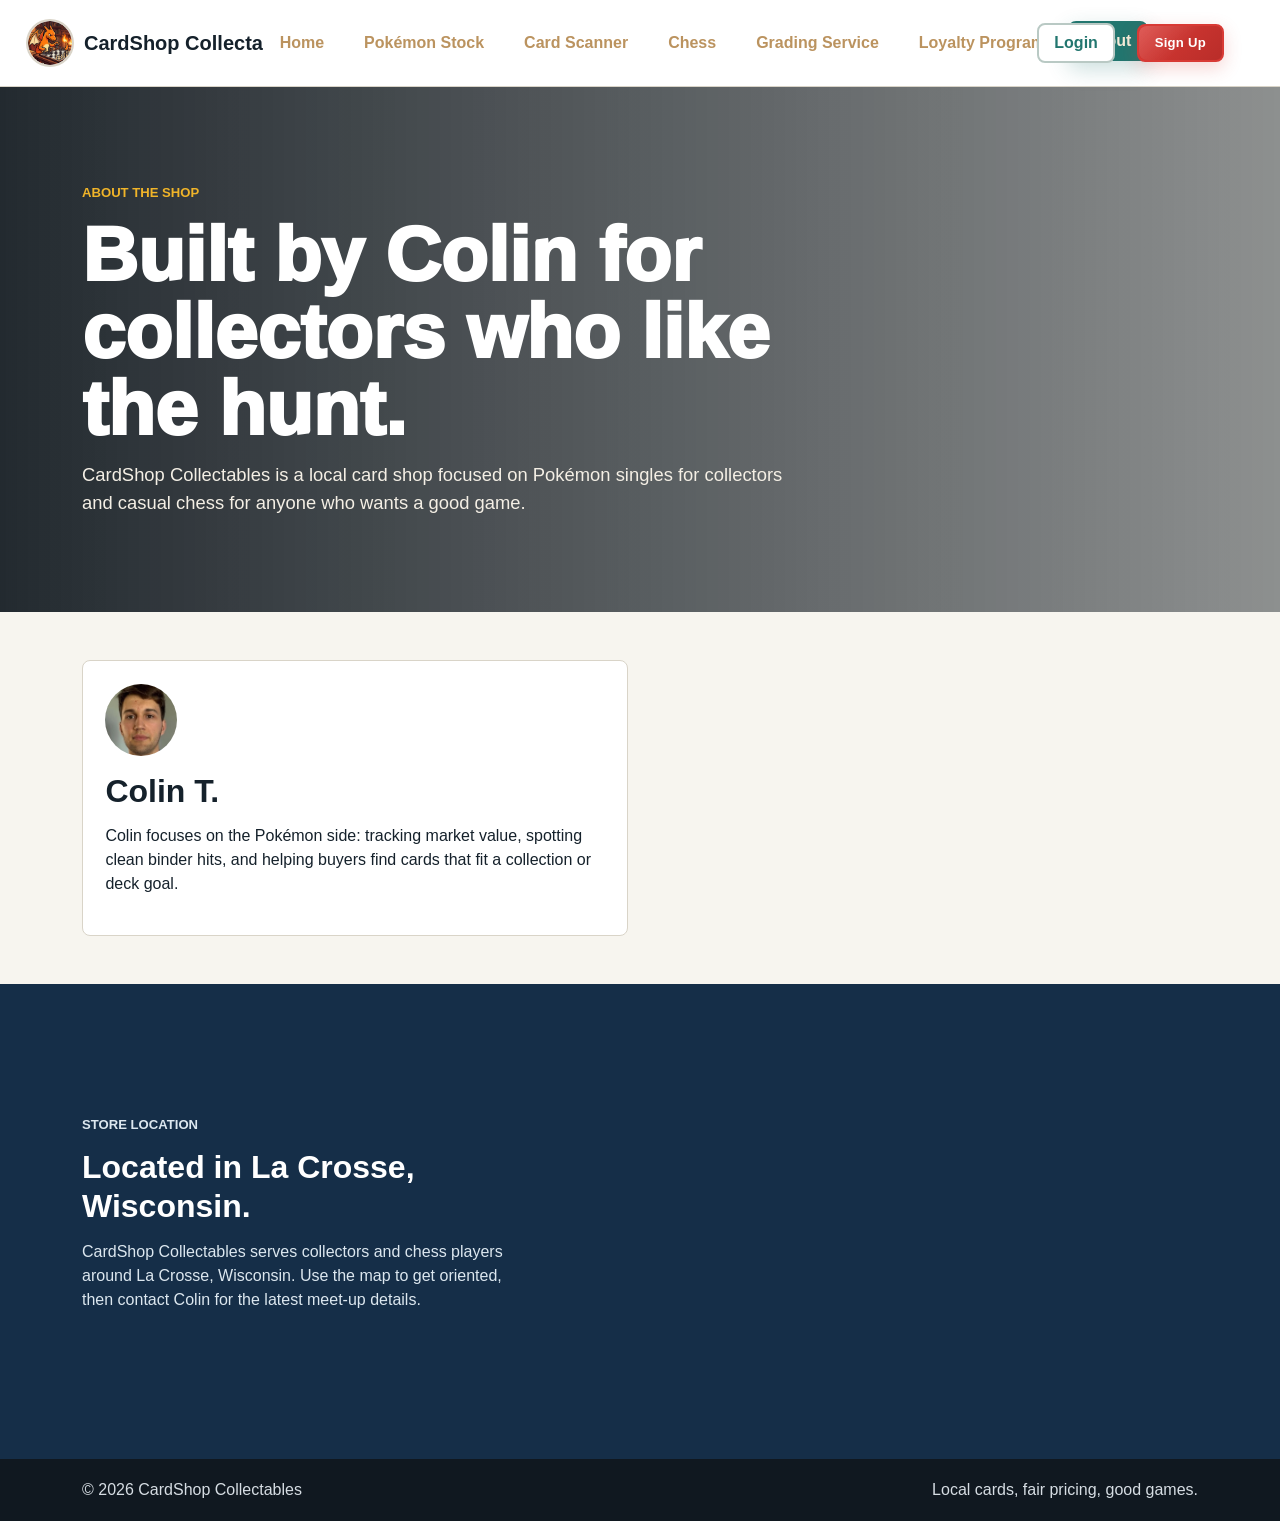
==== docs/about.html @ e2a68422 "v17 Adjust distinctiveness" ====
<!doctype html>
<!--
  CardShop
  Copyright © 2026 Colin Toryfter
  All Rights Reserved.

  Unauthorized copying or distribution of this file is prohibited.
-->
<html lang="en">
  <head>
    <meta charset="utf-8">
    <meta name="viewport" content="width=device-width, initial-scale=1">
    <title>About | CardShop Collectables</title>
    <link rel="icon" type="image/png" href="images/Favicon-circle.png">
    <link rel="apple-touch-icon" href="images/Favicon-circle.png">
    <link href="https://cdn.jsdelivr.net/npm/bootstrap@5.3.3/dist/css/bootstrap.min.css" rel="stylesheet">
    <link href="styles.css?v=stock-condition-left-1" rel="stylesheet">
  </head>
  <body>
    <nav class="navbar navbar-expand-lg sticky-top">
      <div class="container">
        <a class="navbar-brand" href="index.html"><img class="brand-mark" src="images/Favicon-circle.png" alt="" aria-hidden="true">CardShop Collectables</a>
        <button class="navbar-toggler" type="button" data-bs-toggle="collapse" data-bs-target="#mainNav" aria-controls="mainNav" aria-expanded="false" aria-label="Toggle navigation">
          <span class="navbar-toggler-icon"></span>
        </button>
        <div class="collapse navbar-collapse" id="mainNav">
          <ul class="navbar-nav ms-auto align-items-lg-center">
            <li class="nav-item"><a class="nav-link" href="index.html">Home</a></li>
            <li class="nav-item"><a class="nav-link" href="pokemon.html">Pokémon Stock</a></li>
            <li class="nav-item"><a class="nav-link" href="scanner.html">Card Scanner</a></li>
            <li class="nav-item"><a class="nav-link" href="chess.html">Chess</a></li>
            <li class="nav-item"><a class="nav-link" href="grading.html">Grading Service</a></li>
            <li class="nav-item"><a class="nav-link" href="loyaltyprogram.html">Loyalty Program</a></li>
            <li class="nav-item"><a class="nav-link active" href="about.html">About</a></li>
          </ul>
        </div>
      </div>
    </nav>

    <main>
      <section class="page-header about-header">
        <div class="container">
          <p class="eyebrow">About the Shop</p>
          <h1>Built by Colin for collectors who like the hunt.</h1>
          <p>CardShop Collectables is a local card shop focused on Pokémon singles for collectors and casual chess for anyone who wants a good game.</p>
        </div>
      </section>

      <section class="container py-5">
        <div class="row g-4">
          <div class="col-md-6">
            <div class="profile-card">
              <img class="profile-avatar" src="images/colin.jpg" alt="Colin">
              <h2>Colin T.</h2>
              <p>Colin focuses on the Pokémon side: tracking market value, spotting clean binder hits, and helping buyers find cards that fit a collection or deck goal.</p>
            </div>
          </div>
        </div>
      </section>

      <section class="location-strip" id="map">
        <div class="container">
          <div class="row g-4 align-items-center">
            <div class="col-lg-5">
              <p class="eyebrow">Store Location</p>
              <h2>Located in La Crosse, Wisconsin.</h2>
              <p>CardShop Collectables serves collectors and chess players around La Crosse, Wisconsin. Use the map to get oriented, then contact Colin for the latest meet-up details.</p>
            </div>
            <div class="col-lg-7">
              <iframe class="map-frame" title="Map of La Crosse, Wisconsin" loading="lazy" referrerpolicy="no-referrer-when-downgrade" src="https://www.google.com/maps?q=La%20Crosse%2C%20WI&output=embed"></iframe>
            </div>
          </div>
        </div>
      </section>
    </main>

    <footer>
      <div class="container d-flex flex-column flex-md-row justify-content-between gap-3">
        <span>&copy; 2026 CardShop Collectables</span>
        <span>Local cards, fair pricing, good games.</span>
      </div>
    </footer>

    <script src="https://cdn.jsdelivr.net/npm/bootstrap@5.3.3/dist/js/bootstrap.bundle.min.js"></script>
    <script src="config.js?v=api-config-1"></script>
    <script src="script.js?v=api-client-12"></script>
  </body>
</html>
---- docs/styles.css ----
/*
 * CardShop
 * Copyright © 2026 Colin Toryfter
 * All Rights Reserved.
 *
 * Unauthorized copying or distribution of this file is prohibited.
 */

:root {
  --ink: #15212b;
  --muted: #5f6b75;
  --paper: #f7f5ef;
  --line: #d9d4c8;
  --red: #d83a35;
  --gold: #f0b429;
  --green: #22766f;
  --navy: #152e48;
  --white: #ffffff;
}

* {
  box-sizing: border-box;
}

body {
  margin: 0;
  color: var(--ink);
  background: var(--paper);
  font-family: "Segoe UI", Arial, sans-serif;
}

a {
  color: var(--green);
  font-weight: 700;
  text-decoration: none;
}

a:hover {
  color: var(--red);
}

.navbar {
  background: rgba(255, 255, 255, 0.96);
  border-bottom: 1px solid var(--line);
  backdrop-filter: blur(12px);
  padding-bottom: 1rem;
  padding-top: 1rem;
}

.navbar > .container {
  max-width: min(100% - 2rem, 1760px);
}

.navbar-brand {
  align-items: center;
  color: var(--ink);
  display: inline-flex;
  font-weight: 900;
  gap: 0.75rem;
  margin-right: 2rem;
}

.brand-mark {
  border-radius: 50%;
  box-shadow: 0 0 0 2px var(--line);
  flex: 0 0 auto;
  height: 44px;
  object-fit: cover;
  width: 44px;
}

.navbar-collapse {
  flex-grow: 1;
  position: relative;
}

.navbar-nav {
  justify-content: center;
  margin-left: 0 !important;
  gap: 0.35rem;
  padding-right: 0;
  transform: translateX(-5.5rem);
  width: 100%;
}

.nav-link {
  background: var(--white);
  border: 2px solid transparent;
  border-radius: 8px;
  color: #bb935f;
  font-weight: 700;
  line-height: 1;
  min-height: 2.35rem;
  padding: 0.62rem 0.95rem !important;
  transition: background 0.25s ease, border-color 0.25s ease, box-shadow 0.3s ease, color 0.25s ease, transform 0.25s cubic-bezier(0.34, 1.56, 0.64, 1);
  white-space: nowrap;
}

.nav-link:visited,
.nav-link:focus {
  color: #bb935f;
}

.nav-link.active,
.nav-link:hover {
  background: #f3efe4;
  border-color: #bfd4cb;
  box-shadow: 0 6px 20px rgba(34, 118, 111, 0.14);
  color: #8a6b45;
  transform: translateY(-2px);
}

.nav-link.active {
  background: var(--green);
  border-color: var(--green);
  box-shadow: 0 8px 22px rgba(34, 118, 111, 0.24);
  color: #f5ecd9 !important;
  font-weight: 900;
}

.nav-link.active:hover,
.nav-link.active:focus,
.nav-link.active:visited {
  background: #1b625c;
  border-color: #1b625c;
  color: #f5ecd9;
}

.nav-link:focus-visible {
  outline: 3px solid rgba(34, 118, 111, 0.35);
  outline-offset: 2px;
}

.nav-link:active {
  transform: translateY(0) scale(0.98);
}

.auth-nav-item {
  align-items: center;
  display: flex;
  margin-left: 0;
  position: absolute;
  right: -3.75rem;
}

.auth-controls {
  align-items: center;
  display: flex;
  gap: 1.35rem;
  white-space: nowrap;
}

.auth-greeting {
  align-items: center;
  background: #eef6f4;
  border: 2px solid #bfd4cb;
  border-radius: 8px;
  box-shadow: 0 8px 18px rgba(34, 118, 111, 0.16);
  color: var(--green);
  cursor: pointer;
  display: inline-flex;
  font-size: 1.08rem;
  gap: 0.5rem;
  font-weight: 900;
  line-height: 1;
  padding: 0.34rem 0.68rem 0.34rem 0.38rem;
  text-decoration: underline;
  text-decoration-color: rgba(34, 118, 111, 0.42);
  text-decoration-thickness: 3px;
  text-underline-offset: 0.22rem;
  transition: background 0.2s ease, border-color 0.2s ease, box-shadow 0.2s ease, transform 0.2s ease;
}

.auth-greeting:hover {
  background: #e1f0ec;
  border-color: var(--green);
  box-shadow: 0 10px 24px rgba(34, 118, 111, 0.22);
  transform: translateY(-1px);
}

.auth-greeting-avatar {
  align-items: center;
  background: var(--white);
  border: 1px solid #bfd4cb;
  border-radius: 50%;
  color: var(--green);
  display: inline-flex;
  flex: 0 0 auto;
  font-size: 0.86rem;
  font-weight: 950;
  height: 28px;
  justify-content: center;
  overflow: hidden;
  width: 28px;
}

.auth-greeting-avatar img {
  display: block;
  height: 100%;
  object-fit: cover;
  width: 100%;
}

.auth-greeting:focus-visible {
  border-radius: 4px;
  outline: 3px solid rgba(34, 118, 111, 0.35);
  outline-offset: 4px;
}

.account-menu-wrap {
  position: relative;
}

.account-menu {
  background: var(--white);
  border: 1px solid var(--line);
  border-radius: 8px;
  box-shadow: 0 22px 58px rgba(16, 24, 32, 0.2);
  color: var(--ink);
  min-width: 320px;
  padding: 1rem;
  position: absolute;
  right: 0;
  top: calc(100% + 0.85rem);
  white-space: normal;
  z-index: 1100;
}

.account-menu::before {
  background: var(--white);
  border-left: 1px solid var(--line);
  border-top: 1px solid var(--line);
  content: "";
  height: 14px;
  position: absolute;
  right: 1.35rem;
  top: -8px;
  transform: rotate(45deg);
  width: 14px;
}

.account-menu[hidden] {
  display: none;
}

.account-menu-header {
  align-items: center;
  display: flex;
  gap: 0.8rem;
}

.account-avatar {
  align-items: center;
  background: #eef6f4;
  border: 2px solid #bfd4cb;
  border-radius: 50%;
  color: var(--green);
  display: inline-flex;
  flex: 0 0 auto;
  font-size: 1.25rem;
  font-weight: 950;
  height: 48px;
  justify-content: center;
  width: 48px;
}

.account-menu-header .account-avatar {
  display: inline-flex;
  justify-content: center;
  line-height: 1;
  text-align: center;
}

.account-avatar img {
  border-radius: 50%;
  display: block;
  height: 100%;
  object-fit: cover;
  width: 100%;
}

.account-menu-header strong,
.account-menu-header span {
  display: block;
}

.account-menu-header strong {
  font-size: 1.05rem;
  line-height: 1.15;
}

.account-menu-header span:not(.account-avatar) {
  color: var(--muted);
  font-size: 0.86rem;
  font-weight: 700;
  margin-top: 0.18rem;
  overflow-wrap: anywhere;
}

.account-avatar-tools {
  display: grid;
  gap: 0.5rem;
  margin-top: 0.85rem;
}

.account-avatar-file {
  background: #eef6f4;
  border: 1px solid #bfd4cb;
  border-radius: 8px;
  color: var(--green);
  cursor: pointer;
  font-size: 0.86rem;
  font-weight: 900;
  margin: 0;
  padding: 0.62rem 0.72rem;
  text-align: center;
}

.account-avatar-file input {
  height: 1px;
  opacity: 0;
  overflow: hidden;
  position: absolute;
  width: 1px;
}

.account-avatar-url-form {
  display: grid;
  gap: 0.45rem;
  grid-template-columns: minmax(0, 1fr) auto;
}

.account-avatar-url-form input {
  background: var(--white);
  border: 1px solid var(--line);
  border-radius: 8px;
  color: var(--ink);
  font: inherit;
  font-size: 0.86rem;
  font-weight: 700;
  min-width: 0;
  padding: 0.58rem 0.65rem;
}

.account-avatar-url-form button,
.account-avatar-remove {
  background: var(--white);
  border: 1px solid var(--line);
  border-radius: 8px;
  color: var(--green);
  cursor: pointer;
  font-size: 0.84rem;
  font-weight: 900;
  padding: 0.58rem 0.65rem;
}

.account-avatar-remove {
  color: var(--red);
}

.account-avatar-file:hover,
.account-avatar-url-form button:hover,
.account-avatar-remove:hover,
.account-avatar-file:focus-within,
.account-avatar-url-form input:focus,
.account-avatar-url-form button:focus-visible,
.account-avatar-remove:focus-visible {
  border-color: var(--green);
  outline: none;
}

.account-reward-card {
  background: #f7f5ef;
  border: 1px solid var(--line);
  border-radius: 8px;
  margin-top: 1rem;
  padding: 0.9rem;
}

.account-reward-topline {
  align-items: center;
  display: flex;
  gap: 0.75rem;
  justify-content: space-between;
}

.account-reward-topline span {
  color: var(--muted);
  font-size: 0.78rem;
  font-weight: 900;
  text-transform: uppercase;
}

.account-reward-topline strong {
  color: var(--red);
  font-size: 0.95rem;
}

.account-progress-track {
  background: #e3ded1;
  border-radius: 999px;
  height: 0.58rem;
  margin-top: 0.75rem;
  overflow: hidden;
}

.account-progress-track span {
  background: linear-gradient(90deg, var(--green), var(--gold));
  display: block;
  height: 100%;
}

.account-reward-card p {
  color: var(--muted);
  font-size: 0.86rem;
  font-weight: 800;
  margin: 0.65rem 0 0;
}

.account-stat-grid {
  display: grid;
  gap: 0.65rem;
  grid-template-columns: repeat(2, minmax(0, 1fr));
  margin-top: 0.75rem;
}

.account-stat-grid span {
  background: #fbfaf6;
  border: 1px solid var(--line);
  border-radius: 8px;
  color: var(--muted);
  font-size: 0.78rem;
  font-weight: 900;
  padding: 0.7rem;
  text-transform: uppercase;
}

.account-stat-grid strong {
  color: var(--ink);
  display: block;
  font-size: 1.05rem;
  margin-top: 0.18rem;
  text-transform: none;
}

.account-detail-list {
  border-bottom: 1px solid var(--line);
  border-top: 1px solid var(--line);
  margin: 0.85rem 0 0;
  padding: 0.45rem 0;
}

.account-detail-list div {
  display: grid;
  gap: 0.75rem;
  grid-template-columns: 6rem 1fr;
  padding: 0.38rem 0;
}

.account-detail-list dt,
.account-detail-list dd {
  margin: 0;
}

.account-detail-list dt {
  color: var(--muted);
  font-size: 0.78rem;
  font-weight: 900;
  text-transform: uppercase;
}

.account-detail-list dd {
  color: var(--ink);
  font-size: 0.9rem;
  font-weight: 800;
  overflow-wrap: anywhere;
  text-align: right;
}

.account-menu-actions {
  display: grid;
  gap: 0.45rem;
  margin-top: 0.85rem;
}

.account-menu-link {
  background: #fbfaf6;
  border: 1px solid var(--line);
  border-radius: 8px;
  color: var(--green);
  cursor: pointer;
  display: block;
  font-weight: 900;
  padding: 0.7rem 0.8rem;
  text-align: left;
  text-decoration: none;
  transition: background 0.2s ease, border-color 0.2s ease, color 0.2s ease;
  width: 100%;
}

.account-menu-link:hover,
.account-menu-link:focus-visible {
  background: #eef6f4;
  border-color: #bfd4cb;
  color: var(--green);
}

.account-menu-link.danger {
  color: var(--red);
}

.auth-link {
  background: var(--white);
  border: 2px solid #b9c9c4;
  border-radius: 8px;
  color: var(--green);
  font-weight: 900;
  line-height: 1;
  min-height: 2.35rem;
  padding: 0.62rem 0.95rem;
  transition: background 0.25s ease, border-color 0.25s ease, box-shadow 0.3s ease, color 0.25s ease, transform 0.25s cubic-bezier(0.34, 1.56, 0.64, 1);
  cursor: pointer;
  user-select: none;
  -webkit-tap-highlight-color: transparent;
}

.auth-link:hover,
.auth-link:focus-visible {
  background: #eef6f4;
  border-color: var(--green);
  box-shadow: 0 6px 20px rgba(34, 118, 111, 0.18);
  color: var(--green);
  transform: translateY(-2px);
}

.auth-link:focus-visible {
  outline: 3px solid var(--green);
  outline-offset: 2px;
}

.auth-link:active {
  transform: scale(0.97);
}

#logoutButton {
  margin-left: 0.35rem;
}

.auth-controls .btn-primary {
  border-radius: 8px;
  box-shadow: 0 6px 18px rgba(216, 58, 53, 0.22);
  line-height: 1;
  min-height: 2.35rem;
  padding: 0.62rem 1rem;
}

.auth-controls .btn-primary:hover,
.auth-controls .btn-primary:focus-visible {
  box-shadow: 0 10px 28px rgba(185, 45, 41, 0.32);
  transform: translateY(-2px);
}

.auth-controls .btn-primary:active {
  transform: translateY(0) scale(0.98);
}

.auth-modal {
  align-items: center;
  background: rgba(16, 24, 32, 0.62);
  display: grid;
  inset: 0;
  padding: 1rem;
  position: fixed;
  z-index: 2000;
}

.auth-modal[hidden] {
  display: none;
}

.auth-dialog {
  background: var(--white);
  border: 1px solid var(--line);
  border-radius: 8px;
  box-shadow: 0 24px 70px rgba(16, 24, 32, 0.24);
  margin: auto;
  max-width: 460px;
  padding: 1.5rem;
  position: relative;
  width: min(100%, 460px);
}

.signup-thanks-dialog {
  max-width: 520px;
  width: min(100%, 520px);
}

.signup-thanks-dialog h2 {
  text-decoration: none;
}

.signup-thanks-message {
  color: var(--ink);
  font-size: 1.08rem;
  font-weight: 800;
  line-height: 1.55;
  margin: 0 0 1.2rem;
}

.signup-thanks-name {
  color: var(--red);
  font-weight: 950;
}

.account-action-dialog h2 {
  text-decoration: none;
}

.account-action-message {
  color: var(--ink);
  font-size: 1rem;
  font-weight: 800;
  line-height: 1.55;
  margin: 0 0 1.2rem;
}

.account-action-buttons {
  display: grid;
  gap: 0.7rem;
  grid-template-columns: minmax(0, 1fr) minmax(0, 1fr);
}

.account-action-secondary {
  background: #fbfaf6;
  border: 1px solid var(--line);
  border-radius: 8px;
  color: var(--green);
  cursor: pointer;
  font: inherit;
  font-weight: 900;
  padding: 0.75rem 0.9rem;
}

.account-action-secondary:hover,
.account-action-secondary:focus-visible {
  background: #eef6f4;
  border-color: #bfd4cb;
  outline: none;
}

.account-action-secondary[hidden] {
  display: none;
}

.account-action-secondary[hidden] + .account-action-confirm {
  grid-column: 1 / -1;
}

.account-action-confirm.danger {
  background: var(--red);
  border-color: var(--red);
}

.auth-close {
  background: transparent;
  border: 0;
  color: var(--muted);
  font-size: 2rem;
  font-weight: 800;
  line-height: 1;
  position: absolute;
  right: 1rem;
  top: 0.8rem;
  transition: color 0.2s ease, transform 0.2s ease, background 0.2s ease;
  cursor: pointer;
  border-radius: 6px;
  padding: 0.25rem 0.5rem;
}

.auth-close:hover {
  color: var(--red);
  transform: rotate(90deg);
}

.auth-close:focus-visible {
  outline: 3px solid var(--green);
  outline-offset: 2px;
  color: var(--red);
}

.auth-tabs {
  display: flex;
  gap: 0.5rem;
  margin-bottom: 1rem;
}

.auth-tab {
  background: #edf3f1;
  border: 1px solid #c6d9d4;
  border-radius: 8px;
  color: var(--green);
  font-weight: 900;
  padding: 0.45rem 0.85rem;
  transition: background 0.2s ease, border-color 0.2s ease, color 0.2s ease, box-shadow 0.2s ease, transform 0.2s cubic-bezier(0.34, 1.56, 0.64, 1);
  cursor: pointer;
  user-select: none;
  -webkit-tap-highlight-color: transparent;
}

.auth-tab:hover {
  background: #dcebe7;
  border-color: var(--green);
  box-shadow: 0 3px 10px rgba(34, 118, 111, 0.12);
  transform: translateY(-1px);
}

.auth-tab:active {
  transform: scale(0.97);
}

.auth-tab.active {
  background: var(--green);
  border-color: var(--green);
  color: var(--white);
  box-shadow: 0 3px 12px rgba(34, 118, 111, 0.15);
}

.auth-tab:focus-visible {
  outline: 3px solid var(--green);
  outline-offset: 2px;
}

.auth-form {
  display: grid;
  gap: 0.7rem;
}

.auth-reset-link {
  background: transparent;
  border: 0;
  color: var(--green);
  font-weight: 900;
  justify-self: start;
  padding: 0.2rem 0;
  text-decoration: underline;
  text-underline-offset: 0.18rem;
}

.auth-reset-link:hover,
.auth-reset-link:focus-visible {
  color: var(--red);
}

.auth-reset-link:focus-visible {
  outline: 3px solid rgba(34, 118, 111, 0.35);
  outline-offset: 3px;
}

.auth-form label {
  color: var(--muted);
  font-weight: 900;
}

.username-feedback {
  color: var(--muted);
  font-size: 0.88rem;
  font-weight: 800;
  line-height: 1.35;
  margin: -0.35rem 0 0.1rem;
  min-height: 1.2rem;
}

.username-feedback.is-valid {
  color: var(--green);
}

.username-feedback.is-invalid {
  color: var(--red);
}

.password-field {
  position: relative;
}

.password-field .form-control {
  padding-right: 3rem;
}

.password-toggle {
  align-items: center;
  background: transparent;
  border: 0;
  color: var(--muted);
  display: inline-flex;
  font-size: 1.05rem;
  height: 2rem;
  justify-content: center;
  line-height: 1;
  padding: 0;
  position: absolute;
  right: 0.65rem;
  top: 50%;
  transform: translateY(-50%);
  width: 2rem;
  transition: color 0.2s ease, background 0.2s ease, transform 0.2s ease;
  cursor: pointer;
  border-radius: 6px;
}

.password-toggle:hover {
  color: var(--green);
  background: rgba(34, 118, 111, 0.1);
  transform: translateY(-50%) scale(1.1);
}

.password-toggle:focus-visible {
  outline: 2px solid var(--green);
  outline-offset: 2px;
}

.password-toggle:active {
  transform: translateY(-50%) scale(0.93);
}

.password-toggle.is-visible {
  color: var(--green);
}

.auth-message {
  color: var(--muted);
  font-weight: 700;
  margin: 1rem 0 0;
}

.auth-form .form-control.is-duplicate {
  border-color: var(--red);
  box-shadow: 0 0 0 2px rgba(216, 58, 53, 0.25);
}

.auth-form .is-duplicate-label {
  color: var(--red) !important;
}

.hero {
  position: relative;
  min-height: 82vh;
  color: var(--white);
  display: grid;
  align-items: center;
  overflow: hidden;
}

.hero-media {
  position: absolute;
  inset: 0;
  background:
    linear-gradient(90deg, rgba(12, 20, 27, 0.88), rgba(12, 20, 27, 0.5), rgba(12, 20, 27, 0.72)),
    url("images/Favicon.png") center/cover;
}

.hero-content {
  position: relative;
  z-index: 1;
  padding: 7rem 1rem;
}

.hero h1,
.page-header h1 {
  max-width: 780px;
  font-size: clamp(3rem, 6vw, 6rem);
  font-weight: 950;
  line-height: 1;
}

.page-header h1 {
  margin: 0 0 2rem;
}

.about-header h1,
.grading-header h1 {
  margin-bottom: 0.9rem;
}

h2 {
  font-weight: 900;
  margin-bottom: 0.9rem;
}

.feature-card h3,
.pokemon-card h3 {
  margin-bottom: 0.7rem;
}

.hero .lead {
  max-width: 640px;
  color: #f2eee4;
  font-size: 1.3rem;
}

.hero-actions {
  display: flex;
  flex-wrap: wrap;
  gap: 0.8rem;
  margin-top: 1.5rem;
}

.btn {
  border: 2px solid transparent;
  border-radius: 10px;
  font-weight: 800;
  letter-spacing: 0.02em;
  padding: 0.6rem 1.5rem;
  position: relative;
  transition: background 0.25s ease, border-color 0.25s ease, box-shadow 0.3s ease, transform 0.25s cubic-bezier(0.34, 1.56, 0.64, 1);
  overflow: hidden;
  cursor: pointer;
  user-select: none;
  -webkit-tap-highlight-color: transparent;
}

.btn:active {
  transform: scale(0.97);
}

.btn::before {
  content: "";
  position: absolute;
  inset: 0;
  background: linear-gradient(135deg, rgba(255,255,255,0.18) 0%, transparent 55%);
  pointer-events: none;
  border-radius: inherit;
}

.btn::after {
  content: "";
  position: absolute;
  top: 0;
  left: -75%;
  width: 50%;
  height: 100%;
  background: linear-gradient(105deg, rgba(255,255,255,0) 0%, rgba(255,255,255,0.35) 50%, rgba(255,255,255,0) 100%);
  opacity: 0;
  pointer-events: none;
  border-radius: inherit;
  transition: opacity 0.3s ease, left 0.5s cubic-bezier(0.23, 1, 0.32, 1);
}

.btn:hover::after {
  opacity: 1;
  left: 125%;
}

.btn:focus-visible {
  outline: 3px solid var(--green);
  outline-offset: 3px;
}

.btn-primary {
  background: linear-gradient(135deg, var(--red) 0%, #b92d29 100%);
  border-color: var(--red);
  box-shadow: 0 6px 18px rgba(216, 58, 53, 0.22);
}

.btn-primary:hover,
.btn-primary:focus-visible {
  background: linear-gradient(135deg, #b92d29 0%, #a12622 100%);
  border-color: #a12622;
  box-shadow: 0 10px 28px rgba(216, 58, 53, 0.32);
  transform: translateY(-3px);
}

.btn-primary:active {
  transform: scale(0.97);
  box-shadow: 0 2px 6px rgba(216, 58, 53, 0.25);
}

.btn-light {
  background: rgba(255, 255, 255, 0.95);
  backdrop-filter: blur(4px);
  border-color: rgba(255, 255, 255, 0.5);
  color: var(--ink);
  box-shadow: 0 4px 14px rgba(16, 24, 32, 0.12);
}

.btn-light:hover,
.btn-light:focus-visible {
  background: var(--white);
  border-color: var(--white);
  box-shadow: 0 8px 24px rgba(16, 24, 32, 0.2);
  transform: translateY(-3px);
  color: var(--ink);
}

.btn-light:active {
  transform: scale(0.97);
  box-shadow: 0 2px 6px rgba(16, 24, 32, 0.12);
}

.btn-outline-light {
  background: transparent;
  backdrop-filter: blur(2px);
  border-color: rgba(255, 255, 255, 0.75);
  color: var(--white);
  box-shadow: 0 0 0 0 rgba(255, 255, 255, 0);
}

.btn-outline-light:hover,
.btn-outline-light:focus-visible {
  background: rgba(255, 255, 255, 0.12);
  border-color: var(--white);
  box-shadow: 0 8px 24px rgba(16, 24, 32, 0.22);
  transform: translateY(-3px);
  color: var(--white);
}

.btn-outline-light:active {
  transform: scale(0.97);
  box-shadow: 0 2px 6px rgba(16, 24, 32, 0.1);
}

.btn-outline {
  background: transparent;
  border-color: var(--green);
  color: var(--green);
  box-shadow: 0 0 0 0 rgba(34, 118, 111, 0);
}

.btn-outline:hover,
.btn-outline:focus-visible {
  background: var(--green);
  border-color: var(--green);
  color: var(--white);
  box-shadow: 0 6px 18px rgba(34, 118, 111, 0.18);
  transform: translateY(-3px);
}

.btn-outline:focus-visible {
  outline: 3px solid var(--green);
  outline-offset: 3px;
}

.btn-outline:active {
  transform: scale(0.97);
  box-shadow: 0 2px 6px rgba(34, 118, 111, 0.15);
}

.btn-gold {
  background: linear-gradient(135deg, var(--gold) 0%, #d49e1a 100%);
  border-color: var(--gold);
  color: var(--ink);
  box-shadow: 0 6px 18px rgba(240, 180, 41, 0.22);
}

.btn-gold:hover,
.btn-gold:focus-visible {
  background: linear-gradient(135deg, #d49e1a 0%, #b8880f 100%);
  border-color: #c49112;
  color: var(--ink);
  box-shadow: 0 10px 28px rgba(240, 180, 41, 0.35);
  transform: translateY(-3px);
}

.btn-gold:focus-visible {
  outline: 3px solid var(--gold);
  outline-offset: 3px;
}

.btn-gold:active {
  transform: scale(0.97);
  box-shadow: 0 2px 6px rgba(240, 180, 41, 0.25);
}

.btn-sm {
  font-size: 0.82rem;
  padding: 0.4rem 1rem;
  border-radius: 8px;
}

.btn-lg {
  font-size: 1.1rem;
  padding: 0.75rem 2rem;
  border-radius: 12px;
}

.eyebrow {
  color: var(--gold);
  font-size: 0.82rem;
  font-weight: 900;
  letter-spacing: 0;
  margin: 0 0 0.85rem;
  text-transform: uppercase;
}

.eyebrow.dark {
  color: var(--green);
}

.section-band {
  background: var(--white);
  border-bottom: 1px solid var(--line);
  padding: 4rem 0;
}

.feature-card,
.profile-card,
.service-card,
.info-panel,
.pokemon-card,
.schedule-panel {
  background: var(--white);
  border: 1px solid var(--line);
  border-radius: 8px;
  height: 100%;
}

.feature-card,
.profile-card,
.service-card,
.info-panel {
  padding: 1.4rem;
}

.feature-icon,
.step {
  display: inline-grid;
  min-width: 44px;
  min-height: 44px;
  place-items: center;
  background: var(--ink);
  color: var(--gold);
  border-radius: 6px;
  font-weight: 900;
  margin-bottom: 1rem;
}

.feature-card h3,
.pokemon-card h3 {
  font-size: 1.1rem;
  font-weight: 900;
}

.feature-card h2 {
  font-size: 1.2rem;
}

.section-heading,
.stock-toolbar,
.grading-callout {
  display: flex;
  align-items: end;
  justify-content: space-between;
  gap: 1rem;
  margin-bottom: 1.5rem;
}

.pokemon-card {
  overflow: hidden;
  box-shadow: 0 12px 28px rgba(21, 33, 43, 0.08);
}

.card-image-wrap {
  min-height: 360px;
  display: grid;
  place-items: center;
  background: linear-gradient(145deg, #203545, #f4d76b);
  padding: 1.2rem;
}

.card-image-wrap img {
  width: min(78%, 245px);
  filter: drop-shadow(0 20px 22px rgba(0, 0, 0, 0.35));
}

.pokemon-card .card-body {
  padding: 0.85rem 1.2rem 1.2rem;
}

.condition,
.price-note {
  display: inline-block;
  background: #e7f1ee;
  color: var(--green);
  border: 1px solid #b8d7d0;
  border-radius: 999px;
  font-size: 0.78rem;
  font-weight: 900;
  margin-bottom: 0.55rem;
  padding: 0.35rem 0.7rem;
}

.pokemon-card .condition {
  display: inline-block;
  margin-left: -6px;   /* adjust condition pill box position */
  margin-right: 0;
  max-width: 100%;
  text-align: left;
}

.price-grid {
  display: grid;
  grid-template-columns: 1fr auto;
  gap: 0.45rem 1rem;
  border-top: 1px solid var(--line);
  margin-top: 1rem;
  padding-top: 1rem;
}

.price-grid span {
  color: var(--muted);
}

.price-grid strong:last-child {
  color: var(--red);
  font-size: 1.2rem;
}

.location-strip {
  background: var(--navy);
  color: var(--white);
  padding: 4rem 0;
}

.location-strip p {
  color: #dce7ef;
}

.map-frame {
  width: 100%;
  min-height: 340px;
  border: 0;
  border-radius: 8px;
}

.page-header {
  color: var(--white);
  padding: 6rem 0;
  background-size: cover;
  background-position: center;
}

.page-header p:not(.eyebrow) {
  max-width: 720px;
  color: #f4efe5;
  font-size: 1.15rem;
  margin: 0;
}

.cards-header {
  background-image: linear-gradient(90deg, rgba(12, 20, 27, 0.9), rgba(12, 20, 27, 0.48)), url("https://images.unsplash.com/photo-1628960198207-27ead1b3303f?auto=format&fit=crop&w=1800&q=80");
}

.chess-header {
  background-image: linear-gradient(90deg, rgba(12, 20, 27, 0.9), rgba(12, 20, 27, 0.42)), url("https://images.unsplash.com/photo-1529699211952-734e80c4d42b?auto=format&fit=crop&w=1800&q=80");
}

.about-header {
  background-image: linear-gradient(90deg, rgba(12, 20, 27, 0.9), rgba(12, 20, 27, 0.45)), url("https://images.unsplash.com/photo-1613771404784-3a5686aa2be3?auto=format&fit=crop&w=1800&q=80");
}

.grading-header {
  background-image: linear-gradient(90deg, rgba(12, 20, 27, 0.9), rgba(12, 20, 27, 0.48)), url("https://images.ctfassets.net/l40e281thfxr/1GduZxRLqT8AB9n7cyUlbg/8dc7d5d1e7aa4b2eecb6c1825ce52c93/Homepage_Carousel_USA_01_1.png?fm=webp&h=1200&q=85");
  background-position: center top;
}

.scanner-header {
  background-image: linear-gradient(90deg, rgba(12, 20, 27, 0.9), rgba(12, 20, 27, 0.46)), url("https://images.unsplash.com/photo-1613771404784-3a5686aa2be3?auto=format&fit=crop&w=1800&q=80");
}

.loyalty-header {
  background-image: linear-gradient(90deg, rgba(12, 20, 27, 0.9), rgba(12, 20, 27, 0.45)), url("https://images.unsplash.com/photo-1623617010282-524b5d86480a?auto=format&fit=crop&w=1800&q=80");
}

.loyalty-total-card {
  background: var(--white);
  border: 1px solid var(--line);
  border-radius: 8px;
  box-shadow: 0 12px 28px rgba(21, 33, 43, 0.08);
  display: grid;
  height: 100%;
  padding: 1.6rem;
}

.loyalty-total-card strong {
  color: var(--red);
  font-size: clamp(3.7rem, 8.3vw, 6.4rem);
  font-weight: 950;
  line-height: 0.95;
}

.loyalty-total-card span {
  color: var(--green);
  font-size: 1.25rem;
  font-weight: 900;
  margin: 0.5rem 0 1rem;
}

.loyalty-total-card p:not(.eyebrow) {
  color: var(--muted);
  font-weight: 700;
  margin: 0;
}

.reward-example {
  align-items: center;
  border-top: 1px solid var(--line);
  display: flex;
  gap: 1rem;
  justify-content: space-between;
  padding: 0.9rem 0;
}

.reward-example:first-of-type {
  margin-top: 1rem;
}

.reward-example:last-child {
  padding-bottom: 0;
}

.reward-example.best-deal {
  background: linear-gradient(135deg, rgba(245, 184, 0, 0.18), rgba(255, 255, 255, 0.92));
  border: 2px solid var(--gold);
  border-radius: 8px;
  box-shadow: 0 10px 22px rgba(245, 184, 0, 0.22);
  margin-left: -1rem;
  margin-right: -1rem;
  margin-top: 0.85rem;
  padding: 1rem;
  position: relative;
}

.reward-example.best-deal::before {
  background: var(--gold);
  border-radius: 999px;
  color: var(--ink);
  content: "Best deal";
  font-size: 0.72rem;
  font-weight: 950;
  line-height: 1;
  padding: 0.35rem 0.55rem;
  position: absolute;
  right: 0.75rem;
  text-transform: uppercase;
  top: -0.75rem;
}

.reward-example span {
  color: var(--muted);
  font-weight: 800;
}

.reward-example strong {
  color: var(--red);
  font-size: 1.2rem;
}

.scanner-panel,
.collection-panel {
  background: var(--white);
  border: 1px solid var(--line);
  border-radius: 8px;
  padding: 1.4rem;
}

.collection-panel {
  margin-top: 2rem;
}

.camera-frame {
  align-items: center;
  aspect-ratio: 3 / 4;
  background: #101820;
  border-radius: 8px;
  display: grid;
  justify-items: center;
  margin: 0 auto;
  max-width: 25%;
  overflow: hidden;
  width: 100%;
}

.camera-frame video,
.camera-frame img {
  height: 100%;
  object-fit: cover;
  width: 100%;
}

.scanner-actions {
  display: flex;
  flex-wrap: wrap;
  gap: 0.75rem;
  margin-top: 1rem;
}

.scanner-status {
  color: var(--muted);
  font-weight: 700;
  margin: 1rem 0 0;
}

.lookup-form {
  display: grid;
  gap: 0.7rem;
}

.lookup-form label {
  color: var(--muted);
  font-weight: 900;
}

.autocomplete-field {
  position: relative;
}

.autocomplete-menu {
  background: var(--white);
  border: 1px solid var(--line);
  border-radius: 8px;
  box-shadow: 0 12px 24px rgba(10, 18, 28, 0.14);
  display: grid;
  left: 0;
  max-height: 15rem;
  overflow-y: auto;
  position: absolute;
  right: 0;
  top: calc(100% + 0.25rem);
  z-index: 20;
}

.autocomplete-menu[hidden] {
  display: none;
}

.autocomplete-option {
  align-items: center;
  background: transparent;
  border: 0;
  border-bottom: 1px solid var(--line);
  color: var(--ink);
  display: flex;
  font: inherit;
  font-weight: 800;
  gap: 0.75rem;
  justify-content: space-between;
  min-height: 2.75rem;
  padding: 0.6rem 0.8rem;
  text-align: left;
}

.autocomplete-option:last-child {
  border-bottom: 0;
}

.autocomplete-option:hover,
.autocomplete-option:focus-visible {
  background: #fff6e0;
  outline: none;
}

.autocomplete-message,
.autocomplete-message:hover {
  background: var(--white);
  color: var(--muted);
  justify-content: flex-start;
}

.autocomplete-option span {
  color: var(--muted);
  font-size: 0.82rem;
  font-weight: 800;
  overflow: hidden;
  text-overflow: ellipsis;
  white-space: nowrap;
}

.lookup-results {
  display: grid;
  gap: 1rem;
  margin-top: 1.3rem;
}

.scanner-result,
.saved-card {
  border: 1px solid var(--line);
  border-radius: 8px;
  display: grid;
  gap: 1rem;
}

.scanner-result {
  grid-template-columns: 120px 1fr;
  padding: 1rem;
}

.scanner-result img,
.saved-card img {
  width: 100%;
}

.scanner-result h3,
.saved-card h3 {
  font-size: 1.05rem;
  font-weight: 900;
  margin-bottom: 0.35rem;
}

.price-grid.compact {
  margin-top: 0.7rem;
  padding-top: 0.7rem;
}

.result-actions {
  margin-top: 0.8rem;
}

.saved-grid {
  display: grid;
  gap: 1rem;
  grid-template-columns: repeat(auto-fit, minmax(240px, 1fr));
}

.saved-card {
  grid-template-columns: 78px 1fr;
  padding: 0.8rem;
  padding-right: 7.5rem;
  position: relative;
}

.saved-card span {
  color: var(--muted);
  display: block;
  font-weight: 700;
  margin-top: 0.25rem;
}

.refresh-price-button {
  background: var(--white);
  border: 1px solid var(--line);
  border-radius: 8px;
  color: var(--green);
  font-size: 0.78rem;
  font-weight: 900;
  line-height: 1;
  padding: 0.45rem 0.6rem;
  position: absolute;
  right: 0.75rem;
  top: 0.75rem;
}

.refresh-price-button:hover,
.refresh-price-button:focus-visible {
  background: #fff6e0;
  border-color: var(--gold);
  outline: none;
}

.refresh-price-button:disabled {
  color: var(--muted);
  cursor: wait;
  opacity: 0.75;
}

@media (max-width: 575px) {
  .saved-card {
    padding-right: 0.8rem;
    padding-top: 3.1rem;
  }
}

.schedule-panel {
  overflow: hidden;
}

.schedule-row {
  display: grid;
  grid-template-columns: 150px 1fr;
  gap: 1rem;
  padding: 1rem 1.2rem;
  border-bottom: 1px solid var(--line);
}

.schedule-row:last-child {
  border-bottom: 0;
}

.schedule-row span {
  color: var(--muted);
  font-weight: 800;
}

.schedule-row strong {
  color: var(--ink);
}

.schedule-row.highlight {
  background: #fff7dc;
}

.clean-list {
  margin: 1rem 0 0;
  padding-left: 1.2rem;
}

.clean-list li {
  margin-bottom: 0.55rem;
}

.profile-avatar {
  display: block;
  height: 72px;
  border-radius: 50%;
  margin-bottom: 1rem;
  object-fit: cover;
  width: 72px;
}

.service-card h2 {
  font-size: 1.4rem;
}

.grading-callout {
  align-items: center;
  background: var(--white);
  border: 1px solid var(--line);
  border-radius: 8px;
  margin-top: 2rem;
  padding: 1.5rem;
}

footer {
  background: #101820;
  color: #d6dde3;
  padding: 1.2rem 0;
}

@media (max-width: 767px) {
  .navbar {
    padding-bottom: 0.75rem;
    padding-top: 0.75rem;
  }

  .navbar-brand {
    margin-right: 0;
  }

  .navbar-nav {
    justify-content: flex-start;
    gap: 0.35rem;
    padding-right: 0;
    transform: none;
    width: auto;
  }

  .nav-link {
    display: inline-flex;
    justify-content: center;
    min-width: 11rem;
  }

  .auth-nav-item {
    margin: 0.7rem 0 0;
    position: static;
  }

  .auth-controls {
    gap: 0.5rem;
  }

  .account-menu {
    left: 1rem;
    top: 7rem;
    right: auto;
    position: fixed;

    max-height: calc(100dvh - 7rem); /* 100vh was before */
    min-width: min(320px, calc(100vw - 2rem));
    overflow-y: auto;
    overscroll-behavior: contain;
    -webkit-overflow-scrolling: touch; 
    padding-bottom: 10rem; /* added padding for mobile view */
  }

  .account-menu::before {
    left: 1.4rem;
    right: auto;
  }

  .hero {
    min-height: 76vh;
  }

  .hero-content {
    padding: 5rem 1rem;
  }

  .section-heading,
  .stock-toolbar,
  .grading-callout {
    align-items: flex-start;
    flex-direction: column;
  }

  .schedule-row {
    grid-template-columns: 1fr;
    gap: 0.2rem;
  }

  .card-image-wrap {
    min-height: 310px;
  }

  .scanner-result {
    grid-template-columns: 92px 1fr;
  }
}
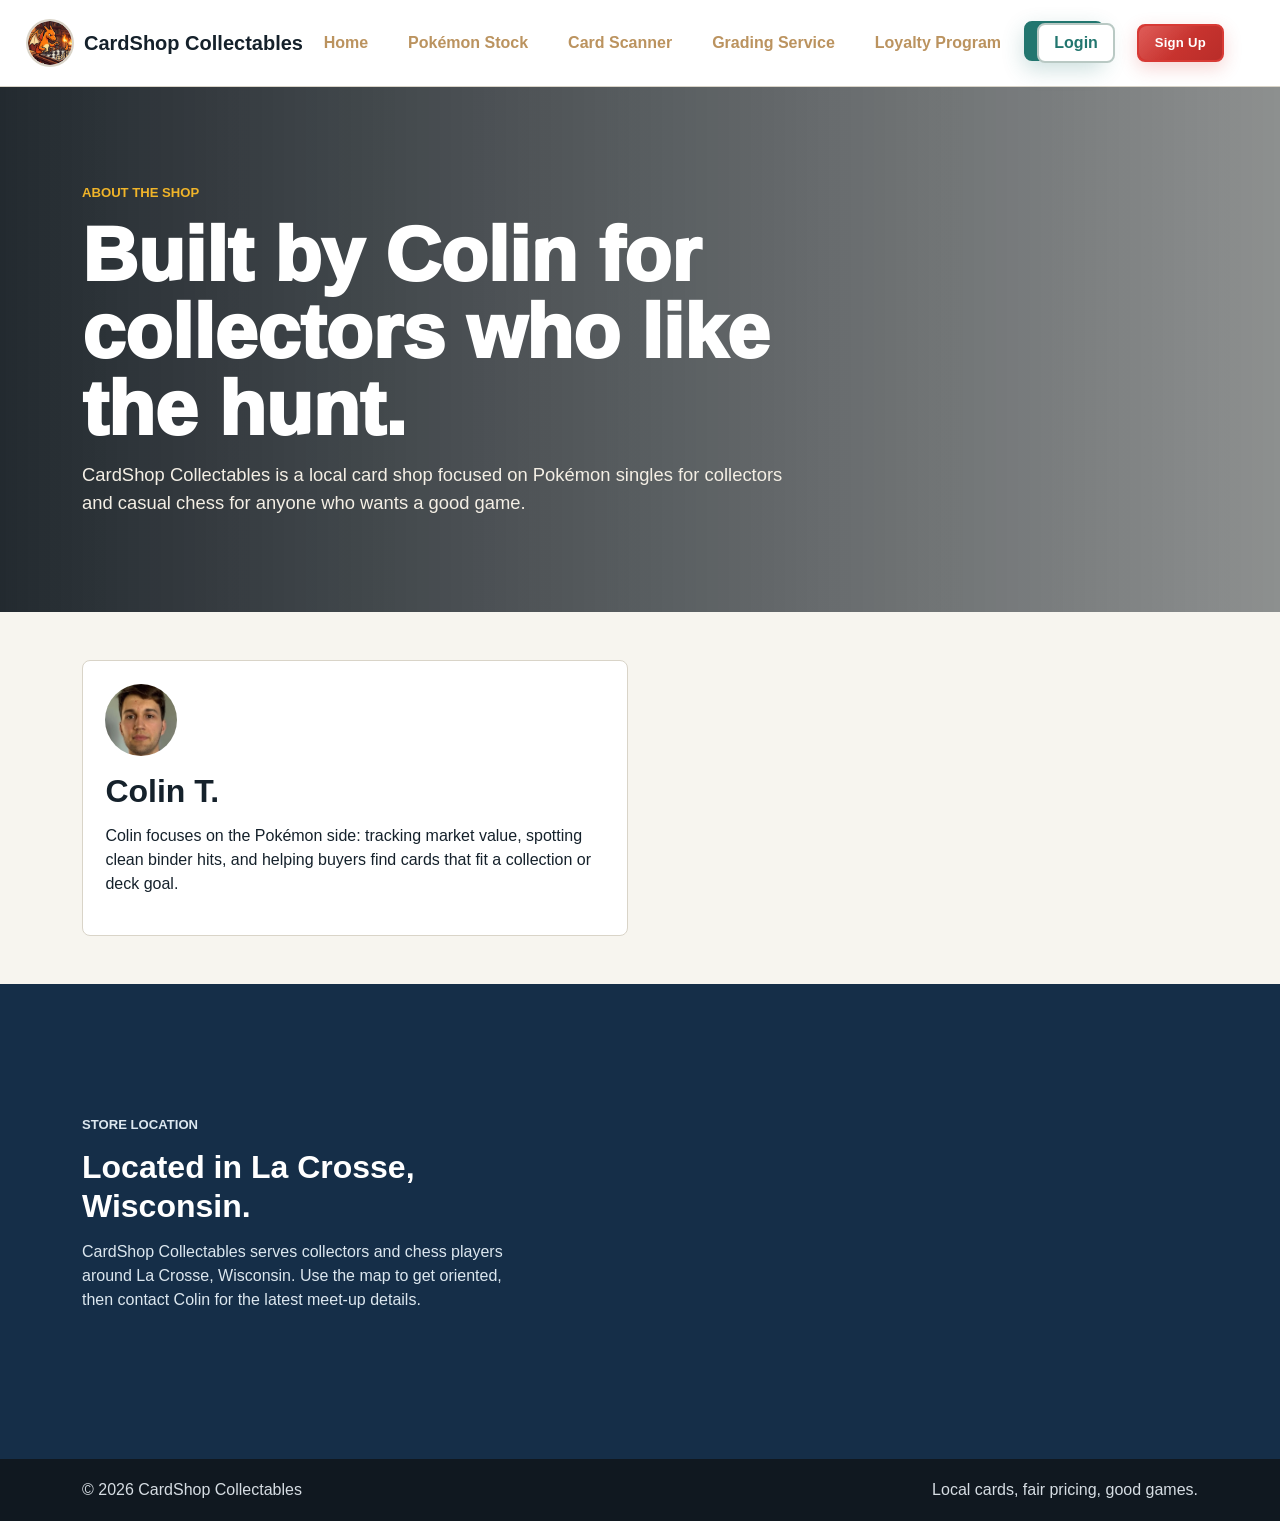
==== commit c7d9bf35: "v18 remove chess.html from nav bar" ====
--- a/docs/about.html
+++ b/docs/about.html
@@ -28,7 +28,7 @@
             <li class="nav-item"><a class="nav-link" href="index.html">Home</a></li>
             <li class="nav-item"><a class="nav-link" href="pokemon.html">Pokémon Stock</a></li>
             <li class="nav-item"><a class="nav-link" href="scanner.html">Card Scanner</a></li>
-            <li class="nav-item"><a class="nav-link" href="chess.html">Chess</a></li>
+            <!-- <li class="nav-item"><a class="nav-link" href="chess.html">Chess</a></li> -->
             <li class="nav-item"><a class="nav-link" href="grading.html">Grading Service</a></li>
             <li class="nav-item"><a class="nav-link" href="loyaltyprogram.html">Loyalty Program</a></li>
             <li class="nav-item"><a class="nav-link active" href="about.html">About</a></li>
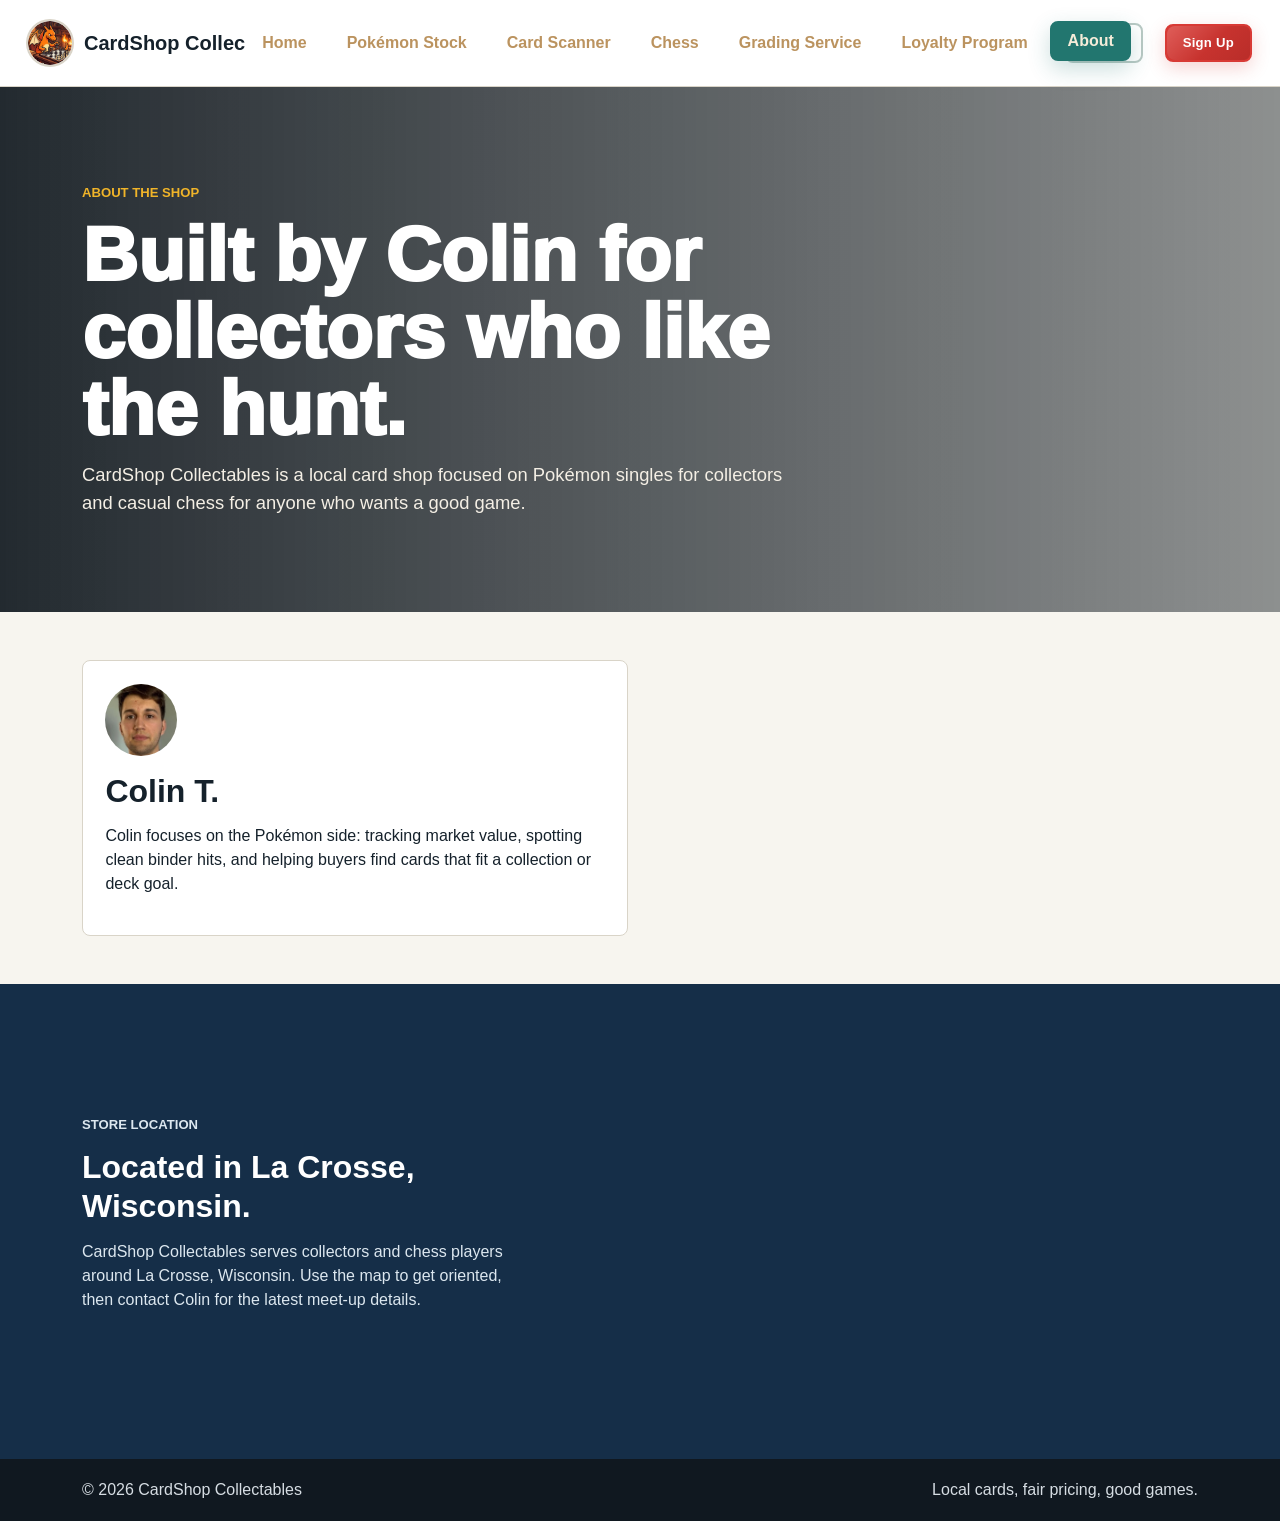
==== commit 11200e27: "v18.2 chess added back" ====
--- a/docs/about.html
+++ b/docs/about.html
@@ -28,7 +28,7 @@
             <li class="nav-item"><a class="nav-link" href="index.html">Home</a></li>
             <li class="nav-item"><a class="nav-link" href="pokemon.html">Pokémon Stock</a></li>
             <li class="nav-item"><a class="nav-link" href="scanner.html">Card Scanner</a></li>
-            <!-- <li class="nav-item"><a class="nav-link" href="chess.html">Chess</a></li> -->
+            <li class="nav-item"><a class="nav-link" href="chess.html">Chess</a></li>
             <li class="nav-item"><a class="nav-link" href="grading.html">Grading Service</a></li>
             <li class="nav-item"><a class="nav-link" href="loyaltyprogram.html">Loyalty Program</a></li>
             <li class="nav-item"><a class="nav-link active" href="about.html">About</a></li>
--- a/docs/styles.css
+++ b/docs/styles.css
@@ -71,15 +71,14 @@
 
 .navbar-collapse {
   flex-grow: 1;
-  position: relative;
 }
 
 .navbar-nav {
   justify-content: center;
   margin-left: 0 !important;
+  margin-right: 0 !important;
   gap: 0.35rem;
   padding-right: 0;
-  transform: translateX(-5.5rem);
   width: 100%;
 }
 
@@ -139,8 +138,6 @@
   align-items: center;
   display: flex;
   margin-left: 0;
-  position: absolute;
-  right: -3.75rem;
 }
 
 .auth-controls {
@@ -224,6 +221,22 @@
   top: calc(100% + 0.85rem);
   white-space: normal;
   z-index: 1100;
+}
+
+@media (min-width: 992px) {
+  .navbar-expand-lg .navbar-collapse {
+    column-gap: 1.5rem;
+    display: grid !important;
+    grid-template-columns: minmax(0, 1fr) max-content;
+  }
+
+  .navbar-expand-lg .navbar-nav {
+    justify-self: stretch;
+  }
+
+  .navbar-expand-lg .auth-nav-item {
+    justify-self: end;
+  }
 }
 
 .account-menu::before {
@@ -1634,7 +1647,7 @@
   padding: 1.2rem 0;
 }
 
-@media (max-width: 767px) {
+@media (max-width: 991.98px) {
   .navbar {
     padding-bottom: 0.75rem;
     padding-top: 0.75rem;
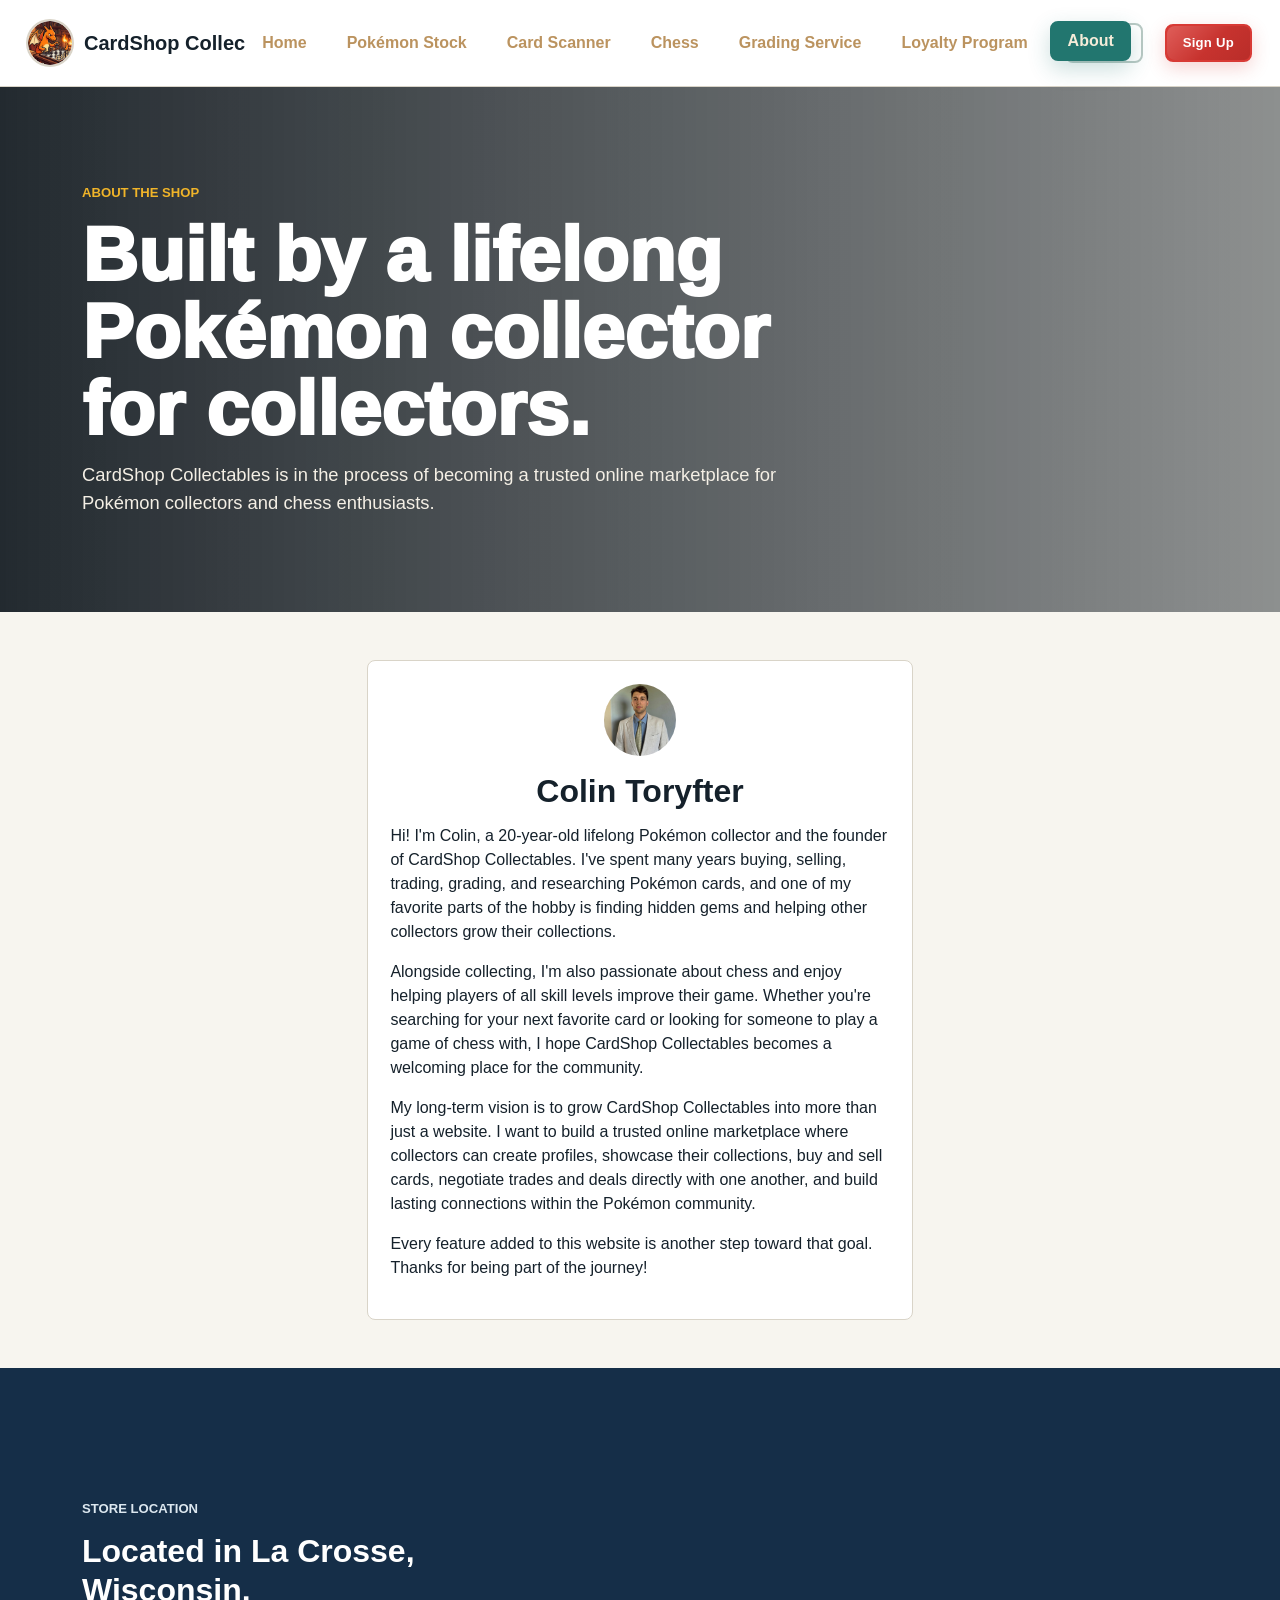
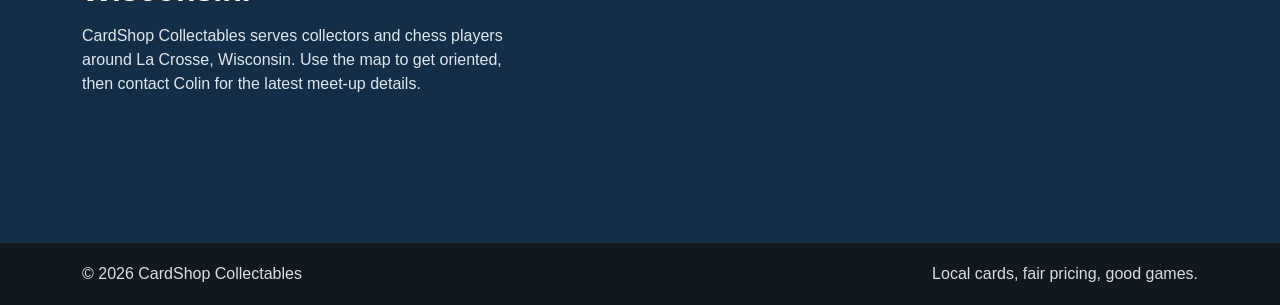
==== commit fc55ea76: "v22 updated ui, images, price technique" ====
--- a/docs/about.html
+++ b/docs/about.html
@@ -41,18 +41,45 @@
       <section class="page-header about-header">
         <div class="container">
           <p class="eyebrow">About the Shop</p>
-          <h1>Built by Colin for collectors who like the hunt.</h1>
-          <p>CardShop Collectables is a local card shop focused on Pokémon singles for collectors and casual chess for anyone who wants a good game.</p>
+          <h1>Built by a lifelong Pokémon collector for collectors.</h1>
+          <p>CardShop Collectables is in the process of becoming a trusted online marketplace for Pokémon collectors and chess enthusiasts.</p>
         </div>
       </section>
 
       <section class="container py-5">
-        <div class="row g-4">
+        <div class="row g-4 justify-content-center">
           <div class="col-md-6">
-            <div class="profile-card">
-              <img class="profile-avatar" src="images/colin.jpg" alt="Colin">
-              <h2>Colin T.</h2>
-              <p>Colin focuses on the Pokémon side: tracking market value, spotting clean binder hits, and helping buyers find cards that fit a collection or deck goal.</p>
+            <div class="profile-card text-center">
+              <img class="profile-avatar" src="images/colin.jpg" alt="Colin Toryfter">
+              <h2>Colin Toryfter</h2>
+
+              <p class="text-start">
+                Hi! I'm Colin, a 20-year-old lifelong Pokémon collector and the founder of
+                CardShop Collectables. I've spent many years buying, selling, trading,
+                grading, and researching Pokémon cards, and one of my favorite parts of the
+                hobby is finding hidden gems and helping other collectors grow their
+                collections.
+              </p>
+
+              <p class="text-start">
+                Alongside collecting, I'm also passionate about chess and enjoy helping
+                players of all skill levels improve their game. Whether you're searching for
+                your next favorite card or looking for someone to play a game of chess with,
+                I hope CardShop Collectables becomes a welcoming place for the community.
+              </p>
+
+              <p class="text-start">
+                My long-term vision is to grow CardShop Collectables into more than just a
+                website. I want to build a trusted online marketplace where
+                collectors can create profiles, showcase their collections, buy and sell
+                cards, negotiate trades and deals directly with one another, and build
+                lasting connections within the Pokémon community.
+              </p>
+
+              <p class="text-start">
+                Every feature added to this website is another step toward that goal. Thanks
+                for being part of the journey!
+              </p>
             </div>
           </div>
         </div>
--- a/docs/styles.css
+++ b/docs/styles.css
@@ -1177,11 +1177,56 @@
   place-items: center;
   background: linear-gradient(145deg, #203545, #f4d76b);
   padding: 1.2rem;
+  position: relative;
 }
 
 .card-image-wrap img {
   width: min(78%, 245px);
   filter: drop-shadow(0 20px 22px rgba(0, 0, 0, 0.35));
+  transition: filter 0.2s ease, transform 0.2s ease;
+}
+
+.card-image-link {
+  align-items: center;
+  display: grid;
+  justify-items: center;
+  position: relative;
+  text-decoration: none;
+  width: 100%;
+}
+
+.card-image-link::after {
+  background: rgba(16, 24, 32, 0.82);
+  border: 1px solid rgba(255, 255, 255, 0.35);
+  border-radius: 999px;
+  bottom: 0.5rem;
+  color: var(--white);
+  content: "View front/back";
+  font-size: 0.8rem;
+  font-weight: 900;
+  opacity: 0;
+  padding: 0.4rem 0.7rem;
+  pointer-events: none;
+  position: absolute;
+  transform: translateY(0.4rem);
+  transition: opacity 0.2s ease, transform 0.2s ease;
+}
+
+.card-image-link:hover img,
+.card-image-link:focus-visible img {
+  filter: drop-shadow(0 24px 28px rgba(0, 0, 0, 0.45)) brightness(1.08);
+  transform: translateY(-4px) scale(1.02);
+}
+
+.card-image-link:hover::after,
+.card-image-link:focus-visible::after {
+  opacity: 1;
+  transform: translateY(0);
+}
+
+.card-image-link:focus-visible {
+  outline: 3px solid var(--gold);
+  outline-offset: 6px;
 }
 
 .pokemon-card .card-body {
@@ -1223,6 +1268,11 @@
 }
 
 .price-grid strong:last-child {
+  color: var(--red);
+  font-size: 1.2rem;
+}
+
+.price-grid .condition-value {
   color: var(--red);
   font-size: 1.2rem;
 }
@@ -1422,8 +1472,71 @@
   font-weight: 900;
 }
 
+.condition-picker {
+  border: 0;
+  display: flex;
+  flex-wrap: wrap;
+  gap: 0.45rem;
+  margin: 0;
+  padding: 0;
+}
+
+.condition-picker legend {
+  color: var(--muted);
+  font-size: 1.25rem;
+  font-weight: 900;
+  margin-bottom: 0.1rem;
+  width: 100%;
+}
+
+.condition-picker label {
+  align-items: center;
+  border: 1px solid var(--line);
+  border-radius: 8px;
+  color: var(--ink);
+  display: flex;
+  font-size: 0.88rem;
+  gap: 0.35rem;
+  line-height: 1.1;
+  min-height: 2.25rem;
+  padding: 0.45rem 0.6rem;
+}
+
+.condition-picker input {
+  accent-color: var(--red);
+}
+
 .autocomplete-field {
   position: relative;
+}
+
+.autocomplete-field .form-control {
+  padding-right: 3rem;
+}
+
+.autocomplete-toggle {
+  align-items: center;
+  background: transparent;
+  border: 0;
+  color: var(--muted);
+  display: flex;
+  font: inherit;
+  font-size: 1rem;
+  height: calc(100% - 2px);
+  justify-content: center;
+  min-height: 0;
+  padding: 0;
+  position: absolute;
+  right: 1px;
+  top: 1px;
+  width: 2.7rem;
+  z-index: 2;
+}
+
+.autocomplete-toggle:hover,
+.autocomplete-toggle:focus-visible {
+  color: var(--ink);
+  outline: none;
 }
 
 .autocomplete-menu {
@@ -1459,6 +1572,7 @@
   min-height: 2.75rem;
   padding: 0.6rem 0.8rem;
   text-align: left;
+  width: 100%;
 }
 
 .autocomplete-option:last-child {
@@ -1536,6 +1650,7 @@
 .saved-card {
   grid-template-columns: 78px 1fr;
   padding: 0.8rem;
+  padding-bottom: 3rem;
   padding-right: 7.5rem;
   position: relative;
 }
@@ -1557,8 +1672,37 @@
   line-height: 1;
   padding: 0.45rem 0.6rem;
   position: absolute;
+  bottom: 0.75rem;
+  right: 0.75rem;
+}
+
+.delete-saved-card-button {
+  align-items: center;
+  background: transparent;
+  border: 0;
+  color: var(--red);
+  display: flex;
+  font-size: 1rem;
+  font-weight: 900;
+  height: 1.8rem;
+  justify-content: center;
+  line-height: 1;
+  padding: 0;
+  position: absolute;
   right: 0.75rem;
   top: 0.75rem;
+  width: 1.8rem;
+}
+
+.delete-saved-card-button:hover,
+.delete-saved-card-button:focus-visible {
+  color: #a12622;
+  outline: none;
+}
+
+.delete-saved-card-button:disabled {
+  cursor: wait;
+  opacity: 0.65;
 }
 
 .refresh-price-button:hover,
@@ -1621,6 +1765,7 @@
 
 .profile-avatar {
   display: block;
+  margin: 0 auto;
   height: 72px;
   border-radius: 50%;
   margin-bottom: 1rem;
@@ -1645,6 +1790,109 @@
   background: #101820;
   color: #d6dde3;
   padding: 1.2rem 0;
+}
+
+.card-viewer-page {
+  background: #f6f3eb;
+}
+
+.viewer-shell {
+  min-height: calc(100vh - 5rem);
+  padding: clamp(1rem, 3vw, 2rem);
+}
+
+.viewer-back-link {
+  color: var(--green);
+  display: inline-flex;
+  font-weight: 900;
+  gap: 0.45rem;
+  margin-bottom: 1rem;
+  text-decoration: none;
+}
+
+.viewer-back-link:hover,
+.viewer-back-link:focus-visible {
+  color: var(--red);
+}
+
+.viewer-header {
+  align-items: end;
+  display: flex;
+  flex-wrap: wrap;
+  gap: 0.75rem 1.25rem;
+  justify-content: space-between;
+  margin-bottom: 1rem;
+}
+
+.viewer-header h1 {
+  font-size: clamp(1.7rem, 4vw, 3rem);
+  font-weight: 900;
+  margin: 0;
+}
+
+.viewer-header p {
+  color: var(--muted);
+  font-weight: 800;
+  margin: 0;
+}
+
+.condition-viewer-grid {
+  display: grid;
+  gap: 1rem;
+  grid-template-columns: repeat(2, minmax(0, 1fr));
+}
+
+.condition-viewer-panel {
+  background: var(--white);
+  border: 1px solid var(--line);
+  border-radius: 8px;
+  min-height: 70vh;
+  padding: clamp(0.8rem, 2vw, 1.25rem);
+}
+
+.condition-viewer-panel h2 {
+  color: var(--green);
+  font-size: 1rem;
+  font-weight: 900;
+  letter-spacing: 0;
+  margin-bottom: 0.75rem;
+  text-align: center;
+}
+
+.condition-viewer-frame {
+  align-items: center;
+  background: linear-gradient(145deg, #203545, #f4d76b);
+  border-radius: 8px;
+  display: grid;
+  min-height: calc(70vh - 4rem);
+  padding: 1rem;
+}
+
+.condition-viewer-frame img {
+  filter: drop-shadow(0 20px 24px rgba(0, 0, 0, 0.35));
+  margin: auto;
+  max-height: calc(70vh - 6rem);
+  max-width: 100%;
+  object-fit: contain;
+}
+
+.condition-viewer-missing {
+  color: var(--white);
+  display: grid;
+  gap: 0.35rem;
+  justify-items: center;
+  margin: auto;
+  max-width: 24rem;
+  text-align: center;
+}
+
+.condition-viewer-missing strong {
+  font-size: 1.1rem;
+}
+
+.condition-viewer-missing span {
+  color: rgba(255, 255, 255, 0.82);
+  font-weight: 700;
 }
 
 @media (max-width: 991.98px) {
@@ -1726,4 +1974,13 @@
   .scanner-result {
     grid-template-columns: 92px 1fr;
   }
-}
+
+  .condition-viewer-grid {
+    grid-template-columns: 1fr;
+  }
+
+  .condition-viewer-panel,
+  .condition-viewer-frame {
+    min-height: auto;
+  }
+}
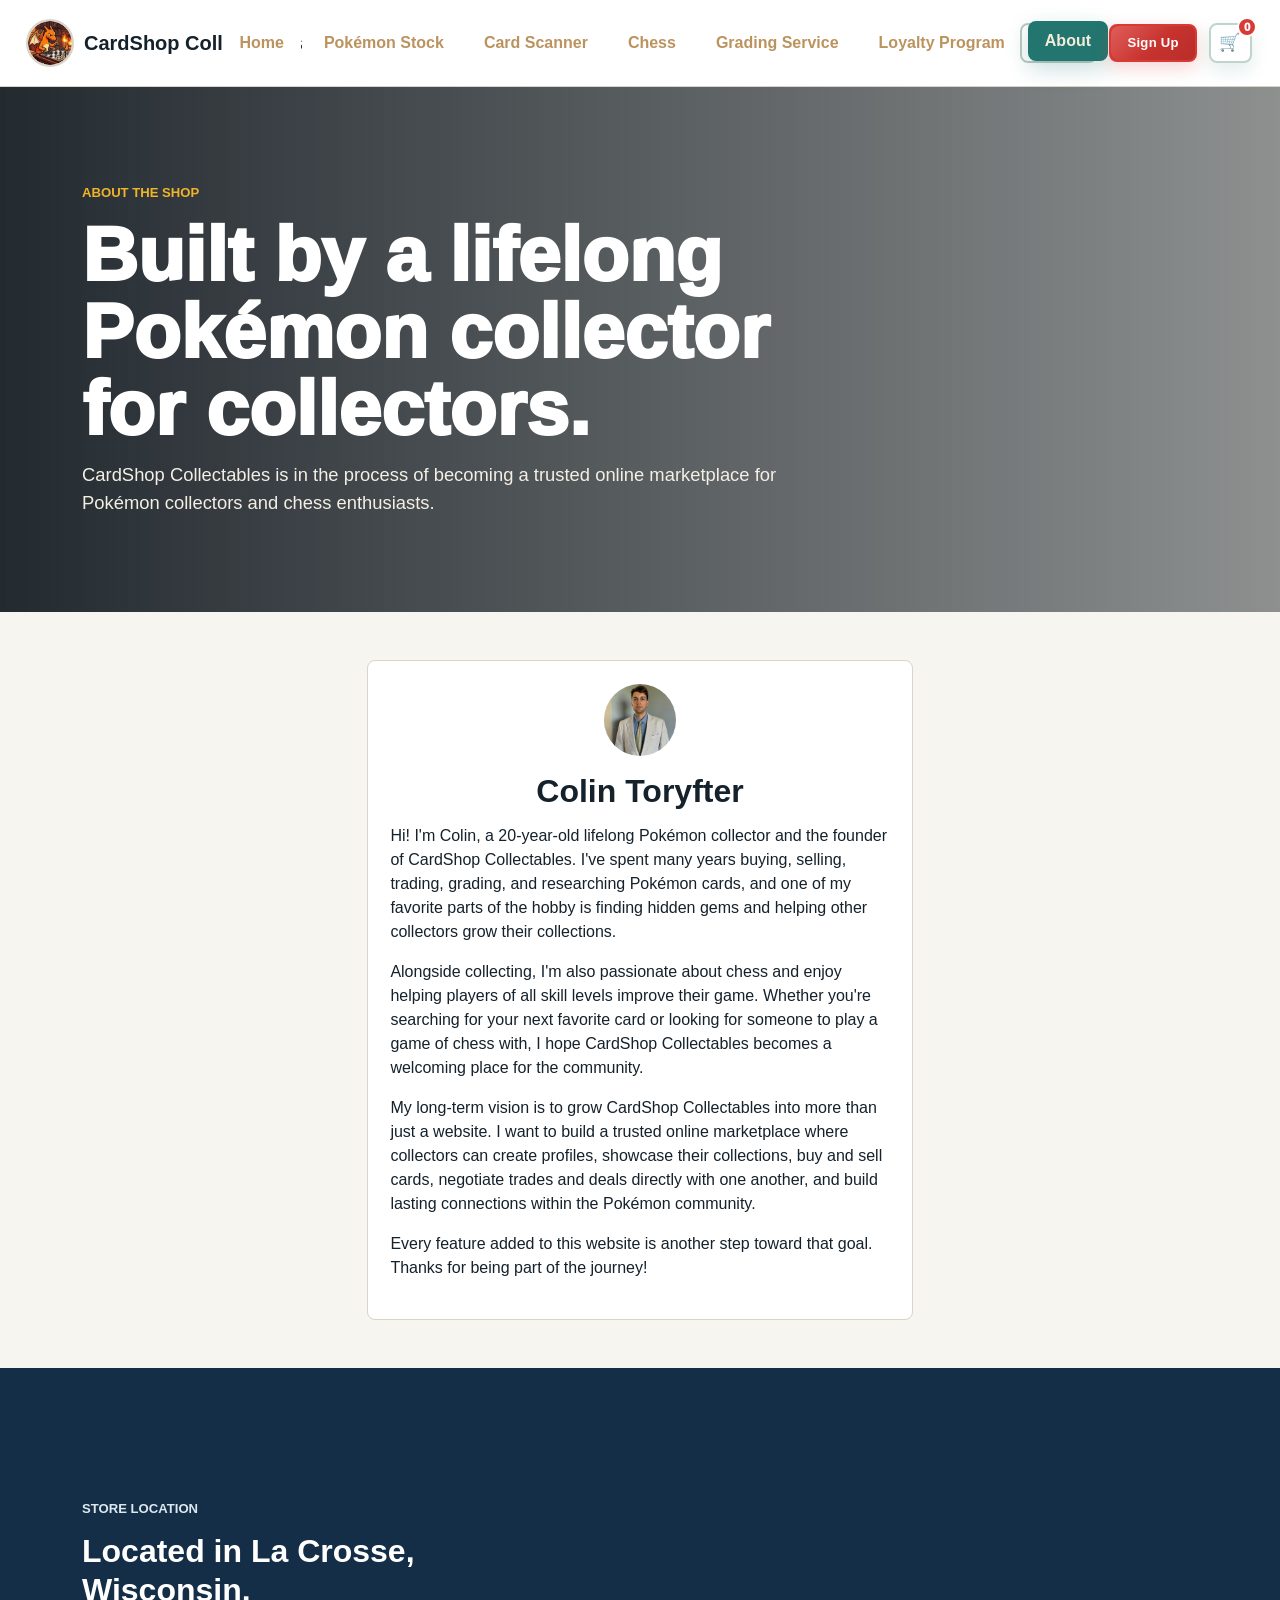
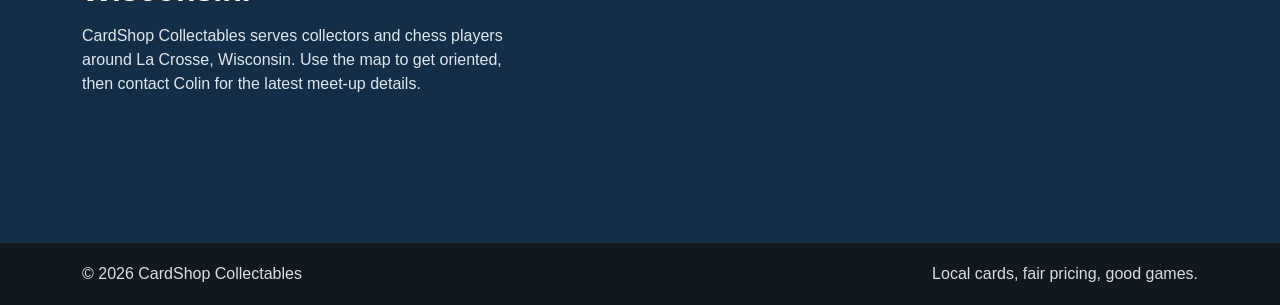
==== commit 354d78be: "v24 BETA testing payment stuff" ====
--- a/docs/about.html
+++ b/docs/about.html
@@ -14,7 +14,7 @@
     <link rel="icon" type="image/png" href="images/Favicon-circle.png">
     <link rel="apple-touch-icon" href="images/Favicon-circle.png">
     <link href="https://cdn.jsdelivr.net/npm/bootstrap@5.3.3/dist/css/bootstrap.min.css" rel="stylesheet">
-    <link href="styles.css?v=stock-condition-left-1" rel="stylesheet">
+    <link href="styles.css?v=cart-checkout-1" rel="stylesheet">
   </head>
   <body>
     <nav class="navbar navbar-expand-lg sticky-top">
@@ -110,6 +110,6 @@
 
     <script src="https://cdn.jsdelivr.net/npm/bootstrap@5.3.3/dist/js/bootstrap.bundle.min.js"></script>
     <script src="config.js?v=api-config-1"></script>
-    <script src="script.js?v=api-client-12"></script>
+    <script src="script.js?v=cart-checkout-1"></script>
   </body>
 </html>
--- a/docs/styles.css
+++ b/docs/styles.css
@@ -143,8 +143,59 @@
 .auth-controls {
   align-items: center;
   display: flex;
-  gap: 1.35rem;
+  gap: 0.75rem;
   white-space: nowrap;
+}
+
+.cart-nav-button {
+  align-items: center;
+  background: var(--white);
+  border: 2px solid #bfd4cb;
+  border-radius: 8px;
+  box-shadow: 0 8px 18px rgba(34, 118, 111, 0.12);
+  color: var(--green);
+  cursor: pointer;
+  display: inline-flex;
+  flex: 0 0 auto;
+  height: 2.55rem;
+  justify-content: center;
+  padding: 0;
+  position: relative;
+  transition: background 0.2s ease, border-color 0.2s ease, box-shadow 0.2s ease, transform 0.2s ease;
+  width: 2.7rem;
+}
+
+.cart-nav-button:hover,
+.cart-nav-button:focus-visible {
+  background: #eef6f4;
+  border-color: var(--green);
+  box-shadow: 0 10px 24px rgba(34, 118, 111, 0.2);
+  outline: none;
+  transform: translateY(-1px);
+}
+
+.cart-icon::before {
+  content: "\1F6D2";
+  font-size: 1.08rem;
+  line-height: 1;
+}
+
+.cart-count {
+  align-items: center;
+  background: var(--red);
+  border: 2px solid var(--white);
+  border-radius: 999px;
+  color: var(--white);
+  display: inline-flex;
+  font-size: 0.72rem;
+  font-weight: 950;
+  height: 1.25rem;
+  justify-content: center;
+  min-width: 1.25rem;
+  padding: 0 0.24rem;
+  position: absolute;
+  right: -0.45rem;
+  top: -0.45rem;
 }
 
 .auth-greeting {
@@ -1231,6 +1282,59 @@
 
 .pokemon-card .card-body {
   padding: 0.85rem 1.2rem 1.2rem;
+  position: relative;
+}
+
+.stock-card-topline {
+  align-items: flex-start;
+  display: flex;
+  gap: 0.5rem;
+  justify-content: space-between;
+  margin-right: 6.7rem;
+}
+
+.stock-count {
+  color: var(--muted);
+  display: inline-block;
+  font-size: 0.78rem;
+  font-weight: 900;
+  padding-top: 0.35rem;
+  white-space: nowrap;
+}
+
+.stock-buy-panel {
+  align-items: center;
+  display: flex;
+  gap: 0.4rem;
+  position: absolute;
+  right: 1rem;
+  top: 0.85rem;
+}
+
+.stock-buy-panel label {
+  color: var(--muted);
+  font-size: 0.76rem;
+  font-weight: 900;
+  margin: 0;
+}
+
+.stock-quantity,
+.cart-quantity {
+  background: var(--white);
+  border: 1px solid var(--line);
+  border-radius: 8px;
+  color: var(--ink);
+  font: inherit;
+  font-size: 0.85rem;
+  font-weight: 900;
+  min-height: 2rem;
+  padding: 0.25rem 0.35rem;
+}
+
+.buy-card-button {
+  min-height: 2rem;
+  padding-left: 0.75rem;
+  padding-right: 0.75rem;
 }
 
 .condition,
@@ -1895,6 +1999,106 @@
   font-weight: 700;
 }
 
+.cart-dialog {
+  max-width: 640px;
+  width: min(100%, 640px);
+}
+
+.cart-items {
+  display: grid;
+  gap: 0.8rem;
+  margin-bottom: 1rem;
+}
+
+.cart-item {
+  align-items: center;
+  border: 1px solid var(--line);
+  border-radius: 8px;
+  display: grid;
+  gap: 0.8rem;
+  grid-template-columns: 58px minmax(0, 1fr) auto auto;
+  padding: 0.75rem;
+}
+
+.cart-item img {
+  width: 100%;
+}
+
+.cart-item strong,
+.cart-item span {
+  display: block;
+}
+
+.cart-item strong {
+  font-size: 0.98rem;
+  font-weight: 950;
+  line-height: 1.2;
+}
+
+.cart-item span {
+  color: var(--muted);
+  font-size: 0.82rem;
+  font-weight: 800;
+  margin-top: 0.12rem;
+}
+
+.cart-item label {
+  color: var(--muted);
+  display: grid;
+  font-size: 0.74rem;
+  font-weight: 900;
+  gap: 0.2rem;
+  margin: 0;
+}
+
+.cart-remove {
+  align-items: center;
+  background: transparent;
+  border: 0;
+  color: var(--red);
+  cursor: pointer;
+  display: inline-flex;
+  font-size: 1rem;
+  font-weight: 950;
+  height: 1.8rem;
+  justify-content: center;
+  padding: 0;
+  width: 1.8rem;
+}
+
+.cart-remove:hover,
+.cart-remove:focus-visible {
+  color: #a12622;
+  outline: none;
+}
+
+.cart-empty {
+  color: var(--muted);
+  font-weight: 800;
+  margin: 0;
+}
+
+.cart-total-row {
+  align-items: center;
+  border-bottom: 1px solid var(--line);
+  border-top: 1px solid var(--line);
+  display: flex;
+  justify-content: space-between;
+  margin-bottom: 1rem;
+  padding: 0.8rem 0;
+}
+
+.cart-total-row span {
+  color: var(--muted);
+  font-weight: 900;
+}
+
+.cart-total-row strong {
+  color: var(--red);
+  font-size: 1.3rem;
+  font-weight: 950;
+}
+
 @media (max-width: 991.98px) {
   .navbar {
     padding-bottom: 0.75rem;
@@ -1971,6 +2175,16 @@
     min-height: 310px;
   }
 
+  .stock-card-topline {
+    display: block;
+    margin-right: 0;
+    padding-right: 6.7rem;
+  }
+
+  .stock-count {
+    padding-top: 0;
+  }
+
   .scanner-result {
     grid-template-columns: 92px 1fr;
   }
@@ -1983,4 +2197,10 @@
   .condition-viewer-frame {
     min-height: auto;
   }
-}
+
+  .cart-item {
+    gap: 0.55rem;
+    grid-template-columns: 48px minmax(0, 1fr) auto auto;
+    padding: 0.65rem;
+  }
+}
